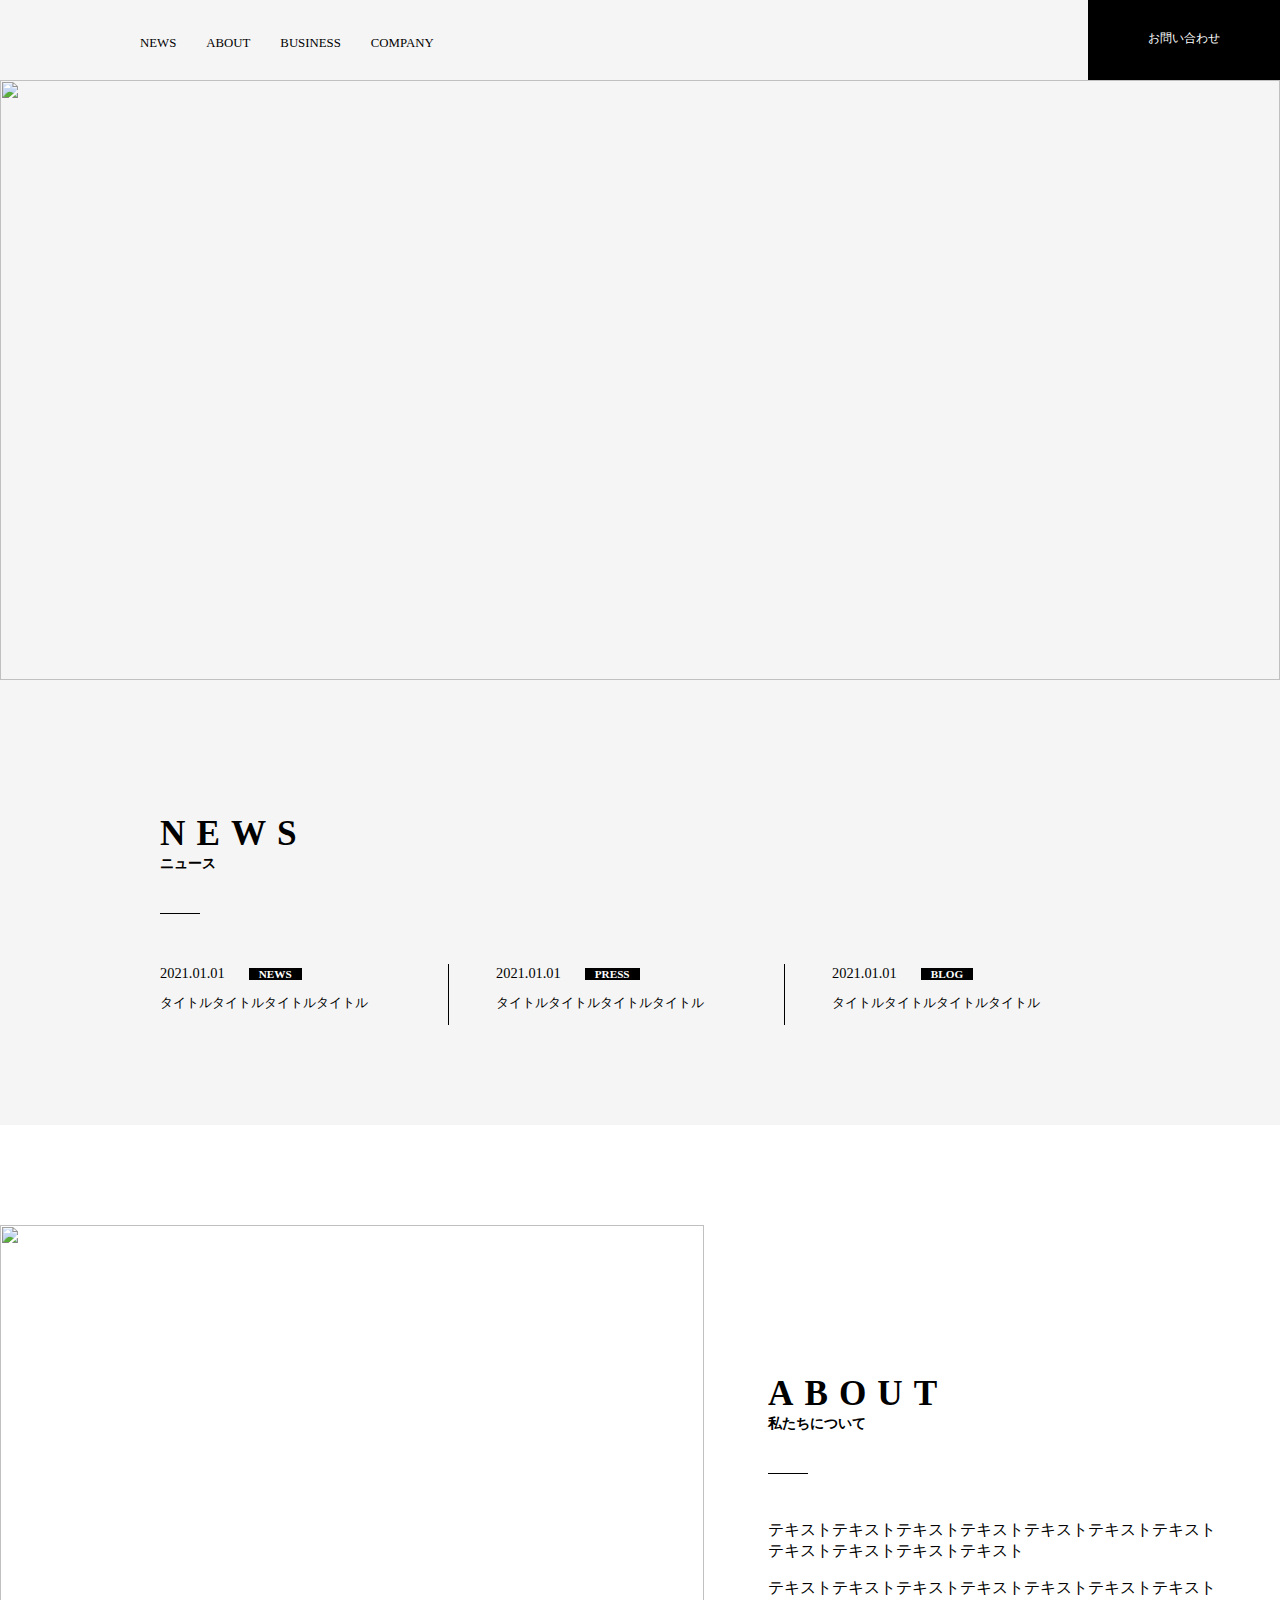
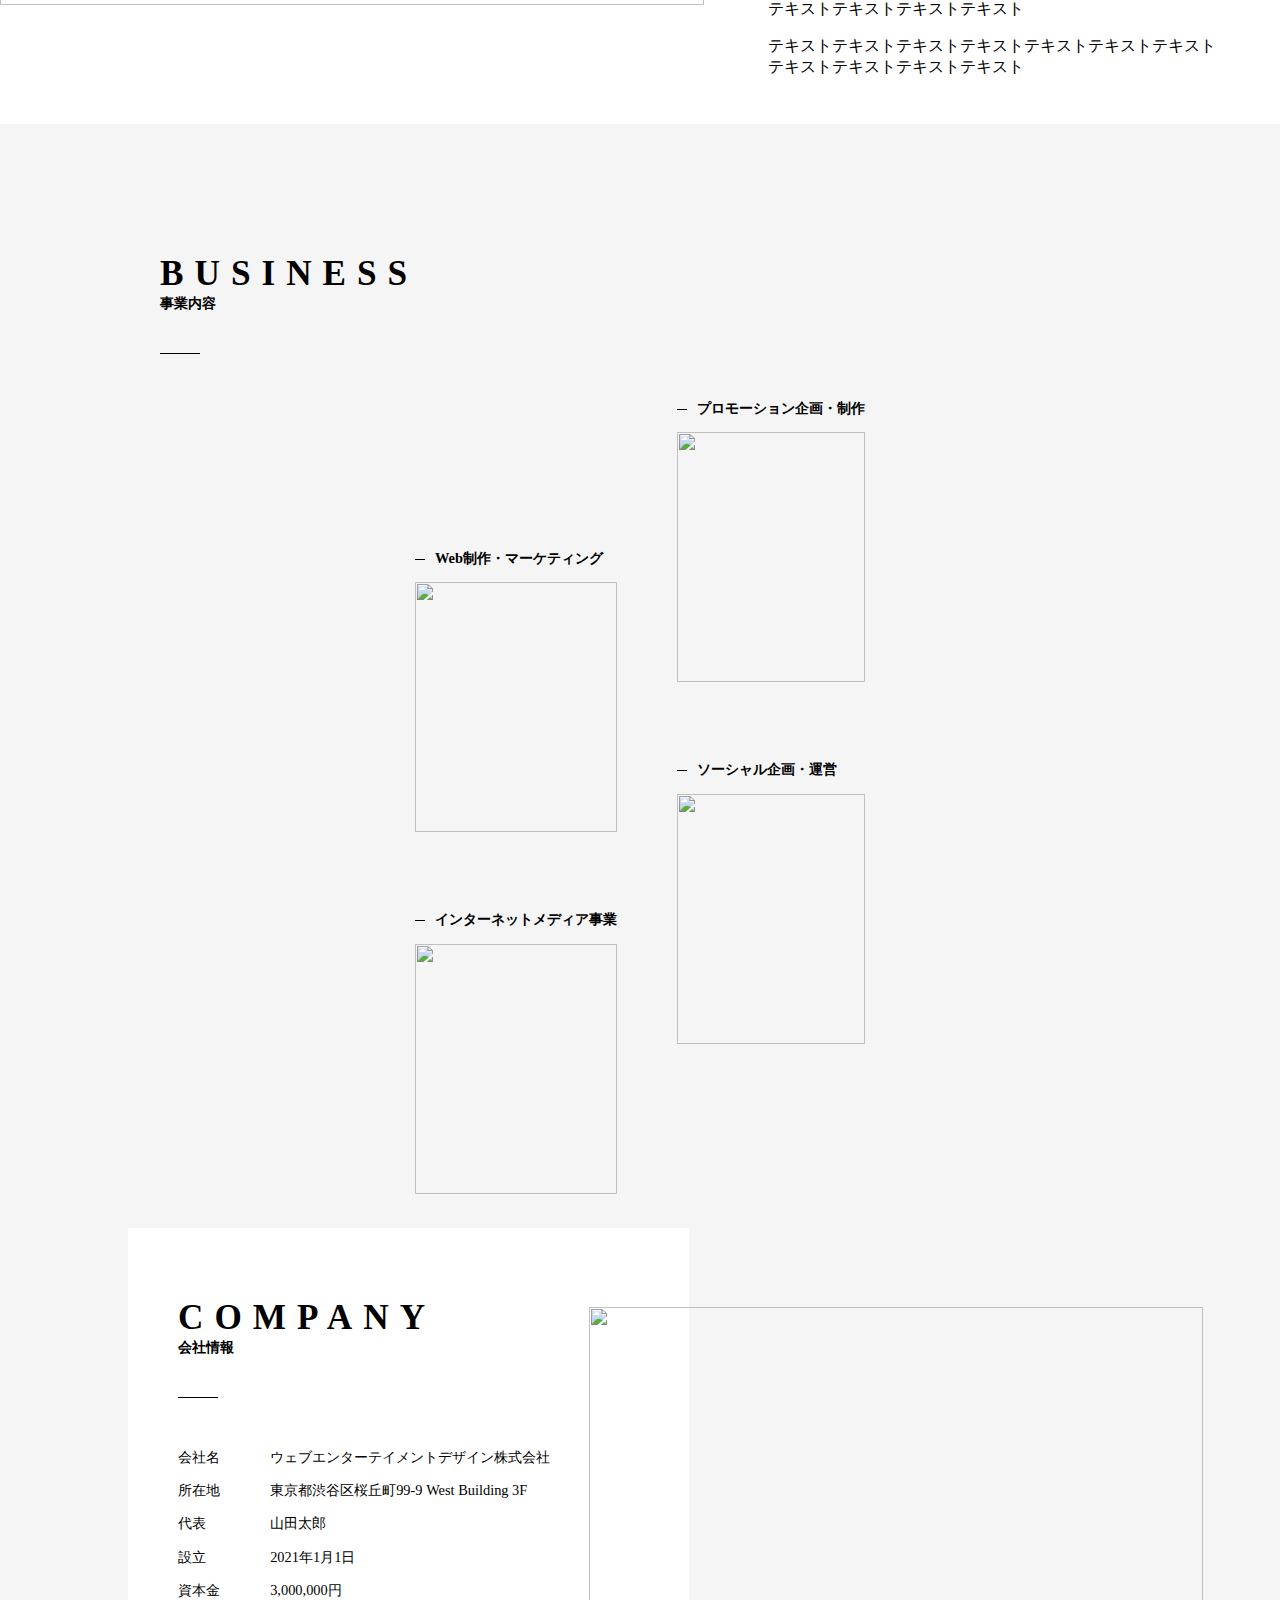
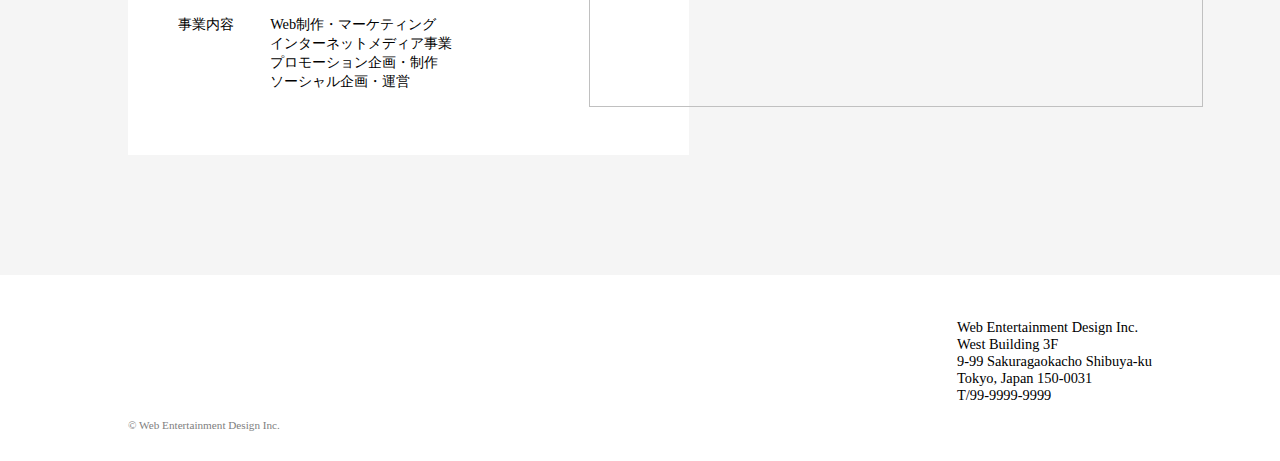
==== corporate-site/index.html @ d24dea17 "created file" ====
<!DOCTYPE html>
<html lang="en">
<head>
    <meta charset="UTF-8">
    <meta http-equiv="X-UA-Compatible" content="IE=edge">
    <meta name="viewport" content="width=device-width, initial-scale=1.0">
    <title>Corporate Site</title>
    <link rel="stylesheet" href="style.css">
    <link rel="stylesheet" href="media.css">
</head>
<body>
    <header>
        <div class="header-left">
            <h1><img src="https://raw.githubusercontent.com/hamatai7109/corporate-site/8b26c4254bfc8a91b56f3406eeda047e41ff4cda/logo.svg" alt=""></h1>
            <nav>
                <ul>
                    <li><a href="#news">NEWS</a></li>
                    <li><a href="#about">ABOUT</a></li>
                    <li><a href="#business">BUSINESS</a></li>
                    <li><a href="#company">COMPANY</a></li>
                </ul>
            </nav>
        </div>
        <a href="#" class="header-right">お問い合わせ</a>
    </header>
    <main>
        <div class="main-visual">
            <img src="https://github.com/hamatai7109/corporate-site/blob/main/mainvisual.jpg?raw=true" alt="">
        </div>
        <section id="news">
            <div class="section-title">
                <h2>
                    <span class="en">NEWS</span>
                    <span class="jp">ニュース</span>
                </h2>
            </div>
            <ul class="news-article">
                <li>
                    <div class="date-area">
                        <time datetime="2021-01-01">2021.01.01</time>
                        <span>NEWS</span>
                    </div>
                    <p>タイトルタイトルタイトルタイトル</p>
                </li>
                <li>
                    <div class="date-area">
                        <time datetime="2021-01-01">2021.01.01</time>
                        <span>PRESS</span>
                    </div>
                    <p>タイトルタイトルタイトルタイトル</p>
                </li>
                <li>
                    <div class="date-area">
                        <time datetime="2021-01-01">2021.01.01</time>
                        <span>BLOG</span>
                    </div>
                    <p>タイトルタイトルタイトルタイトル</p>
                </li>
            </ul>
        </section>

        <section id="about">
            <div class="about-left">
                <img src="https://github.com/hamatai7109/corporate-site/blob/main/about.jpg?raw=true" alt="">
            </div>
            <div class="about-right">
                <div class="section-title">
                    <h2>
                        <span class="en">ABOUT</span>
                        <span class="jp">私たちについて</span>
                    </h2>
                </div> 
                <div class="about-text"> 
                    <p>テキストテキストテキストテキストテキストテキストテキストテキストテキストテキストテキスト</p>
                    <p>テキストテキストテキストテキストテキストテキストテキストテキストテキストテキストテキスト</p>
                    <p>テキストテキストテキストテキストテキストテキストテキストテキストテキストテキストテキスト</p>   
                </div> 
            </div>
                      
        </section>

        <section id="business">
            <div class="section-title">
                <h2>
                    <span class="en">BUSINESS</span>
                    <span class="jp">事業内容</span>
                </h2>
            </div> 
            <div class="business-container">
                <div class="business-left">
                    <div class="business-item">
                        <h3>Web制作・マーケティング</h3>
                        <img src="https://github.com/hamatai7109/corporate-site/blob/main/business1.jpg?raw=true" alt="">
                    </div>
                    <div class="business-item">
                        <h3>インターネットメディア事業</h3>
                        <img src="https://github.com/hamatai7109/corporate-site/blob/main/business2.jpg?raw=true" alt="">
                    </div>
                </div>
                <div class="business-right">
                    <div class="business-item">
                        <h3>プロモーション企画・制作</h3>
                        <img src="https://github.com/hamatai7109/corporate-site/blob/main/business3.jpg?raw=true" alt="">
                    </div>
                    <div class="business-item">
                        <h3>ソーシャル企画・運営</h3>
                        <img src="https://github.com/hamatai7109/corporate-site/blob/main/business4.jpg?raw=true" alt="">
                    </div>
                </div>
            </div>
        </section>

        <section id="company">
            <div class="company-left">
                <div class="section-title">
                    <h2>
                        <span class="en">COMPANY</span>
                        <span class="jp">会社情報</span>
                    </h2>
                </div> 
                <div class="company-info">
                    <dl>
                        <dt>会社名</dt>
                        <dd>ウェブエンターテイメントデザイン株式会社</dd>
                    </dl>
                    <dl>
                        <dt>所在地</dt>
                        <dd>東京都渋谷区桜丘町99-9 West Building 3F</dd>
                    </dl>
                    <dl>
                        <dt>代表</dt>
                        <dd>山田太郎</dd>
                    </dl>
                    <dl>
                        <dt>設立</dt>
                        <dd>2021年1月1日</dd>
                    </dl>
                    <dl>
                        <dt>資本金</dt>
                        <dd>3,000,000円</dd>
                    </dl>
                    <dl class="wrap">
                        <dt>事業内容</dt>
                        <dd>Web制作・マーケティング</dd>
                        <dd class="add">インターネットメディア事業</dd>
                        <dd class="add">プロモーション企画・制作</dd>
                        <dd class="add">ソーシャル企画・運営</dd>
                    </dl>
                </div>
            </div>
            <div class="company-right">
                <img src="https://github.com/hamatai7109/corporate-site/blob/main/company.jpg?raw=true" alt="">
            </div>
        </section>
    </main>
    <footer>
        <div class="footer-container">
            <div class="footer-left">
                <img src="https://raw.githubusercontent.com/hamatai7109/corporate-site/8b26c4254bfc8a91b56f3406eeda047e41ff4cda/logo.svg" alt="">
            </div>
            <div class="footer-right">
                <p>Web Entertainment Design Inc.<br>
                    West Building 3F<br>
                    9-99 Sakuragaokacho Shibuya-ku<br>
                    Tokyo, Japan 150-0031<br>
                    T/99-9999-9999
                </p>
            </div>
        </div>
        <p class="copy">&copy; Web Entertainment Design Inc.</p>
    </footer>
</body>
</html>
---- corporate-site/style.css ----
/*general*/
html{
    font-size: 100%;
}

body{
    margin: 0;
    background-color: rgb(245, 245, 245);    
}

li{
    list-style: none;
}

a{
    text-decoration: none;
    color: black;
}

/*section-title*/

.section-title{
    margin-top: 130px;
}

.section-title::after {
    content: "";
    width: 40px;
    height: 1px;
    background-color: #000;
    display: block;
  }

.section-title h2{
    display: flex;
    flex-direction: column;
}

.en{
    font-size: 2.2rem;
    letter-spacing: 11px;
}

.jp{
    font-size: 0.9rem;
    padding-bottom: 20px;
}


/*header*/
header{
    display: flex;
    justify-content: space-between;
    height: 80px;
}

.header-left{
    display: flex;
    margin-left: 70px;
}

.header-left img{
    height: 25px;
}

.header-left ul{
    display: flex;
}

.header-left li{
    padding-left: 30px;
    padding-top: 20px;
    font-size: 0.8rem;
}

.header-right{
    display: inline-block;
    background-color: black;
    color: white;
    padding-top: 30px;
    padding-bottom: 20px;
    padding-right: 60px;
    padding-left: 60px;
    font-size: 0.75rem;
}

/*main-visual*/
.main-visual img{
    height: 600px;
    width: 100%;
    object-fit: cover;

}

/*news*/
#news{
    width: 75%;
    margin: 0 auto;
}

.news-article{
    display: flex;
    justify-content: space-between;
    padding-left: 0;
    margin-top: 50px;
}

.news-article li{
    width: 30%;
    border-right: 0.5px solid black;
}

.news-article li:last-child{
    border-right: none;
}

.news-article p{
    font-size: 0.8rem;
}

.date-area time{
    font-size: 0.9rem;
    padding-right: 20px;
}

.date-area span{
    display: inline-block;
    background-color: black;
    color: white;
    font-weight: bold;
    font-size: 0.7rem;
    padding-left: 10px;
    padding-right: 10px;
}

/*about*/
#about{
    display: flex;
    margin-top: 100px;
    padding-top: 100px;
    padding-bottom: 30px;
    background-color: white;
}

.about-left{
    width: 55%;
}

.about-left img{
    height: 380px;
    width: 100%;
    object-fit: cover;
}

.about-right{
    display: flex;
    flex-direction: column;
    justify-content: center;
    width: 35%;
    margin: 0 auto;
}

.about-text{
    margin-top: 30px;
}

/*business*/
#business{
    width: 75%;
    margin: 0 auto;
}

.business-container{
    display: flex;
    justify-content: center;
}

.business-item{
    padding: 30px;
}


.business-item h3{
    font-size: 0.9rem;
}
.business-item h3::before{
    content: "";
    width: 10px;
    height: 1px;
    margin-right: 10px;
    margin-bottom: 3px;
    background-color: black;
    display: inline-block;
}

.business-item img{
    height: 250px;
    width: 100%;
    object-fit: cover;
}

.business-left{
    margin-top: 150px;
}



/*company*/

#company{
    width: 80%;
    margin: 0 auto;
    display: flex;
    align-items: center;
    position: relative;

}

.company-left .section-title{
    margin-top: 20px;
}

.company-left{
    background-color: white;
    width: 45%;
    padding: 50px;
}

.company-info{
    margin-top: 50px;
    width: 100%;
}

.company-info dl{
    display: flex;
    font-size: 0.9rem;
}

.company-info dt{
    width: 20%;

}

.company-info dd{
    width: 80%;
    margin: 0;
}

.wrap{
    display: flex;
    flex-wrap: wrap;
}

.add{
    margin-left: 20% !important;
}

.company-right{
    position: absolute;
    width: 60%;
    top: 15%;
    left: 45%;
}

.company-right img{
    height: 400px;
    width: 100%;
    object-fit: cover;
}

/*footer*/
footer{
    margin-top: 120px;
    background-color: white;
    display: flex;
    flex-direction: column;
}

.footer-container{
    margin: 0 auto;
    width: 80%;
    display: flex;
    align-items: center;
    justify-content: space-between;
}

.footer-left img{
    height: 25px;
}

.footer-right{
    padding-top: 30px;
}

.footer-right p{
    font-size: 0.9rem;
}

.copy{
    width: 80%;
    margin: 0 auto;
    font-size: 0.7rem;
    padding-bottom: 30px;
    color: gray;
}
---- corporate-site/media.css ----
@media screen and (max-width:1200px) {
    #company{
        flex-direction: column;
        position: static;
    }

    .company-left, .company-right{
        width: 90%;
    }

    .company-right{
        padding-right: 6%;
        padding-left: 6%;
        padding-bottom: 5%;
        position: static;
        background-color: white;
    }
}

@media screen and (max-width:754px) {
    header{
        height: 160px;
    }

    .header-left{
        margin: 0 auto;
        flex-direction: column;
        align-items: center;
    }

    nav{
        width: 100%;
        margin: 0 auto;
    }

    .header-left ul{
        justify-content: space-between;
        margin: 0 auto;
        padding-left: 0;
    }

    .header-right{
        display: none;
    }

    #news{
        width: 90%;
    }

    .news-article{
        flex-direction: column;
    }

    .news-article li{
        width: 100%;
        padding-top: 10px;
        padding-bottom: 20px;
        border-right: none;
        border-bottom: 1px solid gray;
    }

    .news-article li:last-child{
        border-bottom: none;
    }

    #about{
        width: 100%;
        margin: 0 auto;
        flex-direction: column;
    }

    .about-right, .about-left{
        width: 95%;
    }

    .about-right{
        order: 1;
    }

    .about-right .section-title{
        margin-top: 0;
    }

    .about-left{
        margin: 0 auto;
        order: 2;
    }

    #business{
        width: 95%;
    }

    .business-container{
        flex-direction: column;
    }

    .business-left{
        margin-top: 10px;
    }
    
    .footer-container{
       flex-direction: column;
    }
    
    .footer-left{
        padding-top: 30px;
    }

    .footer-right{
        padding-top: 10px;
    }
    
    .copy{
        width: 100%;
        text-align: center;
    }
}
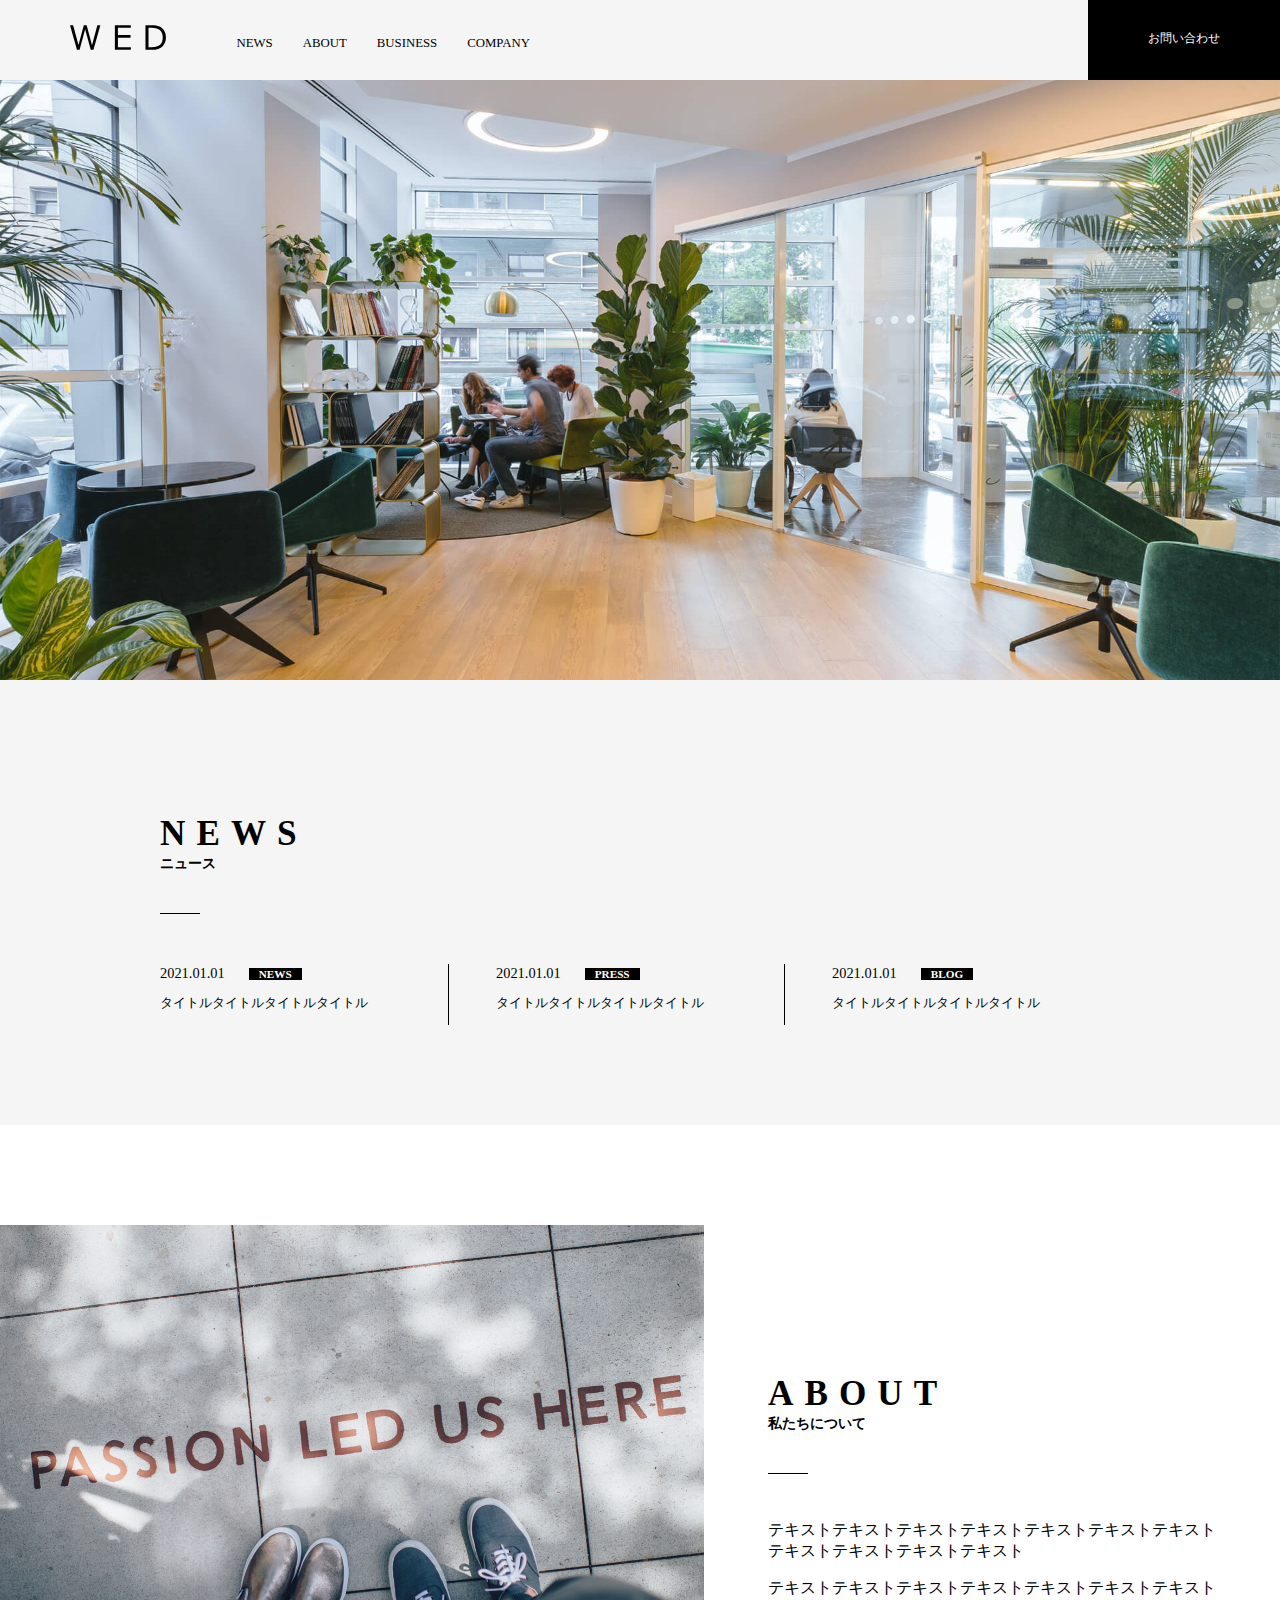
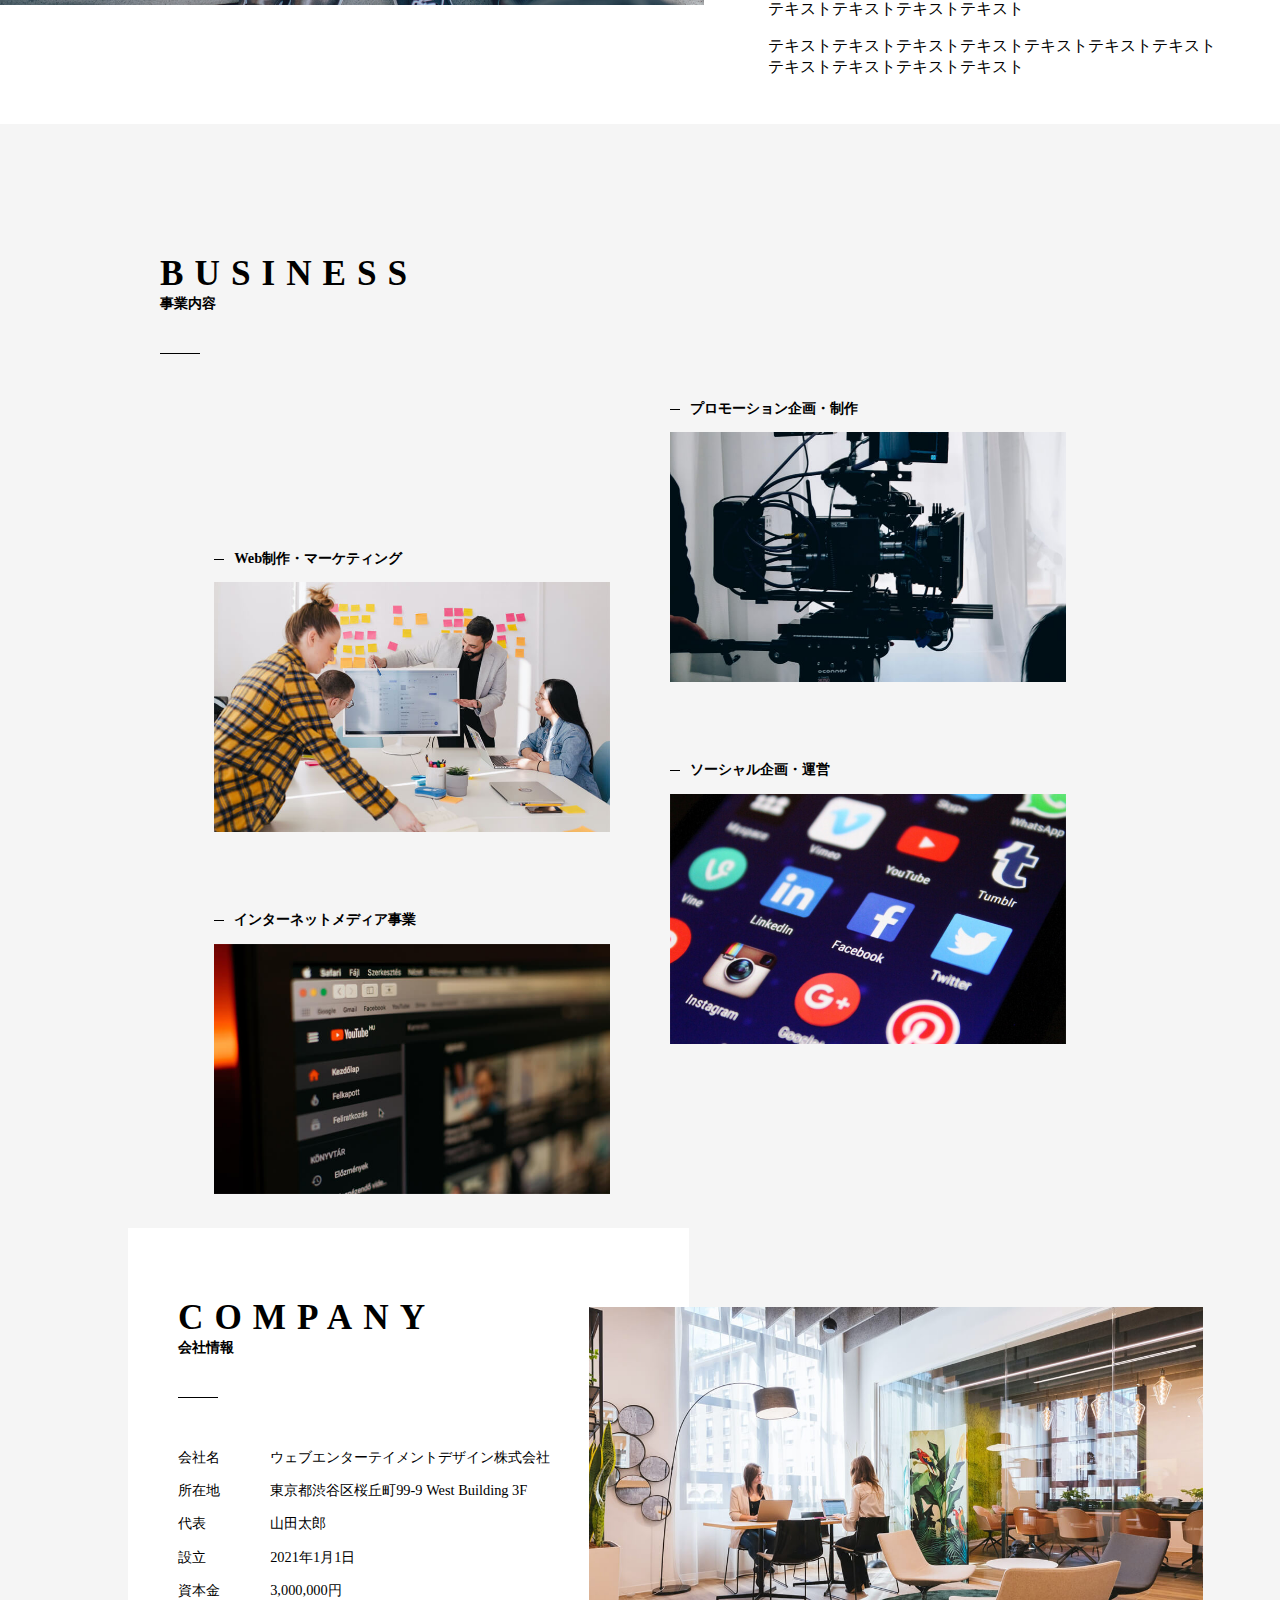
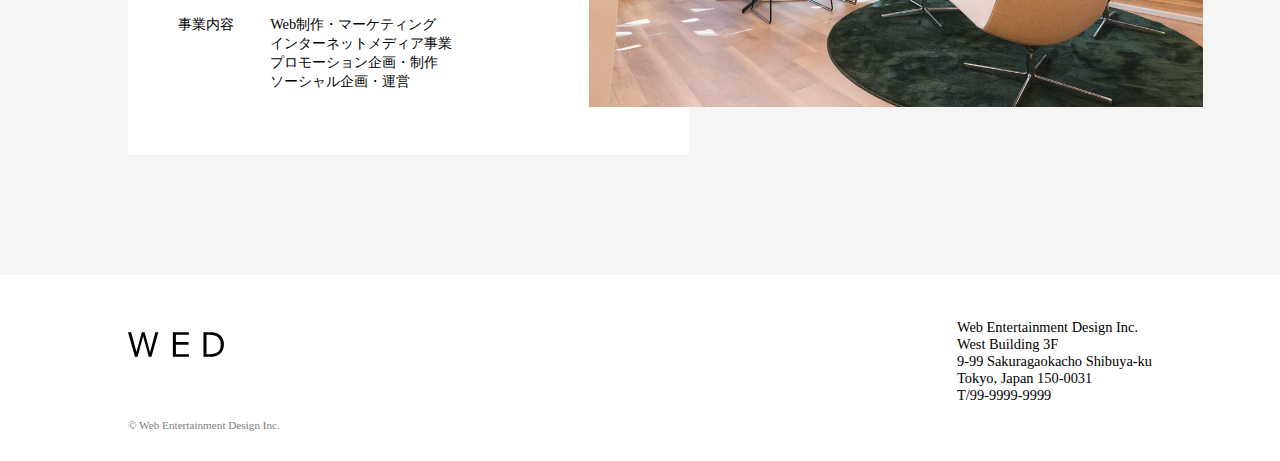
==== commit a10666c5: "fixed html css indent" ====
--- a/corporate-site/index.html
+++ b/corporate-site/index.html
@@ -9,165 +9,161 @@
     <link rel="stylesheet" href="media.css">
 </head>
 <body>
-    <header>
-        <div class="header-left">
-            <h1><img src="https://raw.githubusercontent.com/hamatai7109/corporate-site/8b26c4254bfc8a91b56f3406eeda047e41ff4cda/logo.svg" alt=""></h1>
-            <nav>
-                <ul>
-                    <li><a href="#news">NEWS</a></li>
-                    <li><a href="#about">ABOUT</a></li>
-                    <li><a href="#business">BUSINESS</a></li>
-                    <li><a href="#company">COMPANY</a></li>
-                </ul>
-            </nav>
+  <header>
+      <div class="header-left">
+          <h1><img src="img/logo.svg" alt=""></h1>
+          <nav>
+              <ul>
+                  <li><a href="#news">NEWS</a></li>
+                  <li><a href="#about">ABOUT</a></li>
+                  <li><a href="#business">BUSINESS</a></li>
+                  <li><a href="#company">COMPANY</a></li>
+              </ul>
+          </nav>
+      </div>
+      <a href="#" class="header-right">お問い合わせ</a>
+  </header>
+  <main>
+      <div class="main-visual">
+        <img src="img/mainvisual.jpg" alt="">
+      </div>
+      <section id="news">
+        <div class="section-title">
+          <h2>
+            <span class="en">NEWS</span>
+            <span class="jp">ニュース</span>
+          </h2>
         </div>
-        <a href="#" class="header-right">お問い合わせ</a>
-    </header>
-    <main>
-        <div class="main-visual">
-            <img src="https://github.com/hamatai7109/corporate-site/blob/main/mainvisual.jpg?raw=true" alt="">
+        <ul class="news-article">
+          <li>
+            <div class="date-area">
+                <time datetime="2021-01-01">2021.01.01</time>
+                <span>NEWS</span>
+            </div>
+            <p>タイトルタイトルタイトルタイトル</p>
+          </li>
+          <li>
+            <div class="date-area">
+                <time datetime="2021-01-01">2021.01.01</time>
+                <span>PRESS</span>
+            </div>
+            <p>タイトルタイトルタイトルタイトル</p>
+          </li>
+          <li>
+            <div class="date-area">
+                <time datetime="2021-01-01">2021.01.01</time>
+                <span>BLOG</span>
+            </div>
+            <p>タイトルタイトルタイトルタイトル</p>
+          </li>
+        </ul>
+      </section>
+      <section id="about">
+        <div class="about-left">
+          <img src="img/about.jpg" alt="">
         </div>
-        <section id="news">
-            <div class="section-title">
-                <h2>
-                    <span class="en">NEWS</span>
-                    <span class="jp">ニュース</span>
-                </h2>
+        <div class="about-right">
+          <div class="section-title">
+            <h2>
+              <span class="en">ABOUT</span>
+              <span class="jp">私たちについて</span>
+            </h2>
+          </div> 
+          <div class="about-text"> 
+            <p>テキストテキストテキストテキストテキストテキストテキストテキストテキストテキストテキスト</p>
+            <p>テキストテキストテキストテキストテキストテキストテキストテキストテキストテキストテキスト</p>
+            <p>テキストテキストテキストテキストテキストテキストテキストテキストテキストテキストテキスト</p>   
+          </div> 
+        </div>
+      </section>
+      <section id="business">
+        <div class="section-title">
+          <h2>
+            <span class="en">BUSINESS</span>
+            <span class="jp">事業内容</span>
+          </h2>
+        </div> 
+        <div class="business-container">
+          <div class="business-left">
+            <div class="business-item">
+              <h3>Web制作・マーケティング</h3>
+              <img src="img/business1.jpg" alt="">
             </div>
-            <ul class="news-article">
-                <li>
-                    <div class="date-area">
-                        <time datetime="2021-01-01">2021.01.01</time>
-                        <span>NEWS</span>
-                    </div>
-                    <p>タイトルタイトルタイトルタイトル</p>
-                </li>
-                <li>
-                    <div class="date-area">
-                        <time datetime="2021-01-01">2021.01.01</time>
-                        <span>PRESS</span>
-                    </div>
-                    <p>タイトルタイトルタイトルタイトル</p>
-                </li>
-                <li>
-                    <div class="date-area">
-                        <time datetime="2021-01-01">2021.01.01</time>
-                        <span>BLOG</span>
-                    </div>
-                    <p>タイトルタイトルタイトルタイトル</p>
-                </li>
-            </ul>
-        </section>
-
-        <section id="about">
-            <div class="about-left">
-                <img src="https://github.com/hamatai7109/corporate-site/blob/main/about.jpg?raw=true" alt="">
+            <div class="business-item">
+              <h3>インターネットメディア事業</h3>
+              <img src="img/business2.jpg" alt="">
             </div>
-            <div class="about-right">
-                <div class="section-title">
-                    <h2>
-                        <span class="en">ABOUT</span>
-                        <span class="jp">私たちについて</span>
-                    </h2>
-                </div> 
-                <div class="about-text"> 
-                    <p>テキストテキストテキストテキストテキストテキストテキストテキストテキストテキストテキスト</p>
-                    <p>テキストテキストテキストテキストテキストテキストテキストテキストテキストテキストテキスト</p>
-                    <p>テキストテキストテキストテキストテキストテキストテキストテキストテキストテキストテキスト</p>   
-                </div> 
+          </div>
+          <div class="business-right">
+            <div class="business-item">
+              <h3>プロモーション企画・制作</h3>
+              <img src="img/business3.jpg" alt="">
             </div>
-                      
-        </section>
-
-        <section id="business">
-            <div class="section-title">
-                <h2>
-                    <span class="en">BUSINESS</span>
-                    <span class="jp">事業内容</span>
-                </h2>
-            </div> 
-            <div class="business-container">
-                <div class="business-left">
-                    <div class="business-item">
-                        <h3>Web制作・マーケティング</h3>
-                        <img src="https://github.com/hamatai7109/corporate-site/blob/main/business1.jpg?raw=true" alt="">
-                    </div>
-                    <div class="business-item">
-                        <h3>インターネットメディア事業</h3>
-                        <img src="https://github.com/hamatai7109/corporate-site/blob/main/business2.jpg?raw=true" alt="">
-                    </div>
-                </div>
-                <div class="business-right">
-                    <div class="business-item">
-                        <h3>プロモーション企画・制作</h3>
-                        <img src="https://github.com/hamatai7109/corporate-site/blob/main/business3.jpg?raw=true" alt="">
-                    </div>
-                    <div class="business-item">
-                        <h3>ソーシャル企画・運営</h3>
-                        <img src="https://github.com/hamatai7109/corporate-site/blob/main/business4.jpg?raw=true" alt="">
-                    </div>
-                </div>
+            <div class="business-item">
+              <h3>ソーシャル企画・運営</h3>
+              <img src="img/business4.jpg" alt="">
             </div>
-        </section>
-
-        <section id="company">
-            <div class="company-left">
-                <div class="section-title">
-                    <h2>
-                        <span class="en">COMPANY</span>
-                        <span class="jp">会社情報</span>
-                    </h2>
-                </div> 
-                <div class="company-info">
-                    <dl>
-                        <dt>会社名</dt>
-                        <dd>ウェブエンターテイメントデザイン株式会社</dd>
-                    </dl>
-                    <dl>
-                        <dt>所在地</dt>
-                        <dd>東京都渋谷区桜丘町99-9 West Building 3F</dd>
-                    </dl>
-                    <dl>
-                        <dt>代表</dt>
-                        <dd>山田太郎</dd>
-                    </dl>
-                    <dl>
-                        <dt>設立</dt>
-                        <dd>2021年1月1日</dd>
-                    </dl>
-                    <dl>
-                        <dt>資本金</dt>
-                        <dd>3,000,000円</dd>
-                    </dl>
-                    <dl class="wrap">
-                        <dt>事業内容</dt>
-                        <dd>Web制作・マーケティング</dd>
-                        <dd class="add">インターネットメディア事業</dd>
-                        <dd class="add">プロモーション企画・制作</dd>
-                        <dd class="add">ソーシャル企画・運営</dd>
-                    </dl>
-                </div>
-            </div>
-            <div class="company-right">
-                <img src="https://github.com/hamatai7109/corporate-site/blob/main/company.jpg?raw=true" alt="">
-            </div>
-        </section>
-    </main>
-    <footer>
-        <div class="footer-container">
-            <div class="footer-left">
-                <img src="https://raw.githubusercontent.com/hamatai7109/corporate-site/8b26c4254bfc8a91b56f3406eeda047e41ff4cda/logo.svg" alt="">
-            </div>
-            <div class="footer-right">
-                <p>Web Entertainment Design Inc.<br>
-                    West Building 3F<br>
-                    9-99 Sakuragaokacho Shibuya-ku<br>
-                    Tokyo, Japan 150-0031<br>
-                    T/99-9999-9999
-                </p>
-            </div>
+          </div>
         </div>
-        <p class="copy">&copy; Web Entertainment Design Inc.</p>
-    </footer>
+      </section>
+      <section id="company">
+        <div div class="company-left">
+          <div class="section-title">
+            <h2>
+              <span class="en">COMPANY</span>
+              <span class="jp">会社情報</span>
+            </h2>
+          </div> 
+          <div class="company-info">
+            <dl>
+              <dt>会社名</dt>
+              <dd>ウェブエンターテイメントデザイン株式会社</dd>
+            </dl>
+            <dl>
+              <dt>所在地</dt>
+              <dd>東京都渋谷区桜丘町99-9 West Building 3F</dd>
+            </dl>
+            <dl>
+              <dt>代表</dt>
+              <dd>山田太郎</dd>
+            </dl>
+            <dl>
+              <dt>設立</dt>
+              <dd>2021年1月1日</dd>
+            </dl>
+            <dl>
+              <dt>資本金</dt>
+              <dd>3,000,000円</dd>
+            </dl>
+            <dl class="wrap">
+              <dt>事業内容</dt>
+              <dd>Web制作・マーケティング</dd>
+              <dd class="add">インターネットメディア事業</dd>
+              <dd class="add">プロモーション企画・制作</dd>
+              <dd class="add">ソーシャル企画・運営</dd>
+            </dl>
+          </div>
+        </div>
+          <div class="company-right">
+            <img src="img/company.jpg" alt="">
+          </div>
+      </section>
+  </main>
+  <footer>
+    <div class="footer-container">
+      <div class="footer-left">
+        <img src="img/logo.svg" alt="">
+      </div>
+      <div class="footer-right">
+        <p>Web Entertainment Design Inc.<br>
+          West Building 3F<br>
+          9-99 Sakuragaokacho Shibuya-ku<br>
+          Tokyo, Japan 150-0031<br>
+          T/99-9999-9999
+        </p>
+      </div>
+    </div>
+    <p class="copy">&copy; Web Entertainment Design Inc.</p>
+  </footer>
 </body>
 </html>
--- a/corporate-site/style.css
+++ b/corporate-site/style.css
@@ -29,7 +29,7 @@
     height: 1px;
     background-color: #000;
     display: block;
-  }
+}
 
 .section-title h2{
     display: flex;
